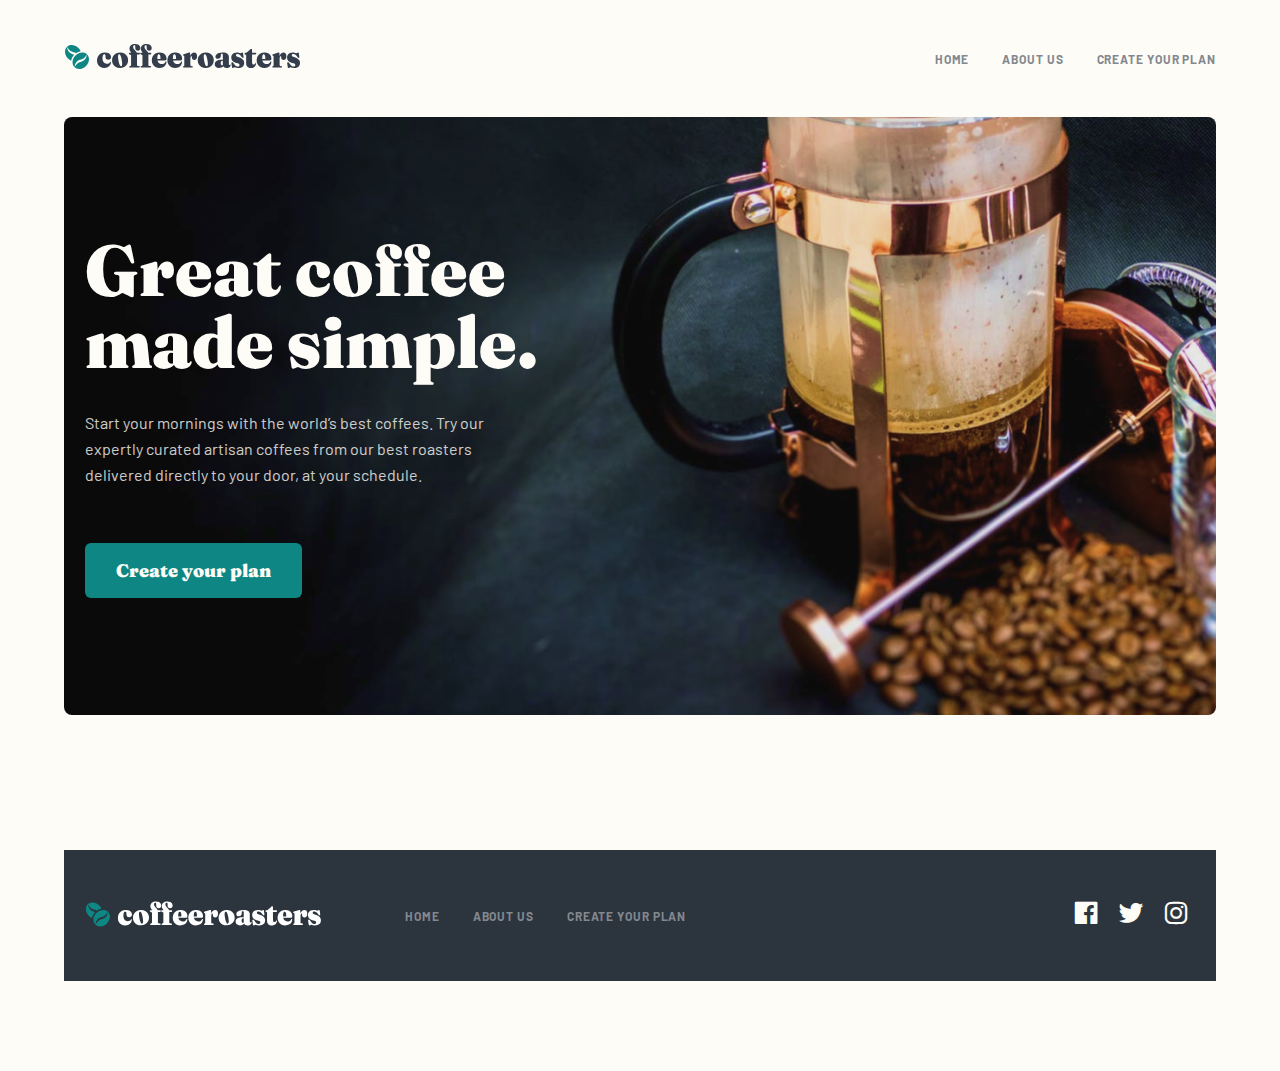
==== about.html @ 08034e42 "add" ====
<!DOCTYPE html>
<html lang="en">

<head>
  <meta charset="UTF-8">
  <meta http-equiv="X-UA-Compatible" content="IE=edge">
  <meta name="viewport" content="width=device-width, initial-scale=1.0">
  <title>Coffeeroasters-m</title>
  <link rel="stylesheet" href="https://necolas.github.io/normalize.css/8.0.1/normalize.css">
  <link href='https://unpkg.com/boxicons@2.1.1/css/boxicons.min.css' rel='stylesheet'>
  <link rel="stylesheet" href="css/flexboxgrid.css">
  <link rel="stylesheet" href="css/style.css">
</head>

<body>

  <section class="header-hero">
    <header class="header">
      <div class="header__inner row middle-xs between-xs col-xs-12">
        <div class="header__logo-box">
          <a class="header__logo-link" href="index.html">
            <img class="header__logo" src="images/logo.svg" alt="logo">
          </a>
        </div>

        <div class="nav__menu-box" id="menuBox">
          <nav class="nav row middle-xs">
            <ul class="nav__list row middle-xs between-xs">
              <li class="nav__item">
                <a class="nav__link" href="#">HOME</a>
              </li>
              <li class="nav__item">
                <a class="nav__link" href="#">ABOUT US</a>
              </li>
              <li class="nav__item">
                <a class="nav__link" href="#">Create your plan</a>
              </li>
            </ul>
          </nav>

          <button class="removee-btn" id="menuRemov">
            <i class='bx bx-x'></i>
          </button>
        </div>

        <button class="menu-btn" id="menuBtn">
          <i class='bx bx-menu'></i>
        </button>
      </div>
    </header>


    <div class="hero home">
      <div class="container">
        <div class="hero__inner">
          <div class="hero__desc">
            <h2 class="hero__title home__hero-title">Great coffee made simple.</h2>
            <p class="hero__text home__hero-text">
              Start your mornings with the world’s best coffees.
              Try our expertly curated artisan coffees from our best
              roasters delivered directly to your door, at your schedule.
            </p>

            <div class="hero__btn">
              <a class="btn hero__link" href="#">Create your plan</a>
            </div>
          </div>
        </div>
      </div>
    </div>
  </section>


  <main class="main">
    <div class="main__inner">

      <!-- <section class="collection colle">
        <div class="container">
          <div class="colle__inner">
            <ul class="colle__list row middle-xs between-xs">
              <li class="colle__item item col-xs-12 col-sm-6 col-md-3">
                <img class="colle__img" src="images/colection-img-1.png" alt="img">

                <div class="colle__item-tit-box">
                  <h3 class="colle__title item__title">Gran Espresso</h3>
                  <p class="colle__text">
                    Light and flavorful blend with cocoa and
                    black pepper for an intense experience.
                  </p>
                </div>
              </li>
              <li class="colle__item item col-xs-12 col-sm-6 col-md-3">
                <img class="colle__img" src="images/colection-img-1.png" alt="img">

                <div class="colle__item-tit-box">
                  <h3 class="colle__title item__title">Planalto</h3>
                  <p class="colle__text">
                    Brazilian dark roast with rich and
                    velvety body, and hints of fruits and nuts.
                  </p>
                </div>
              </li>
              <li class="colle__item item col-xs-12 col-sm-6 col-md-3">
                <img class="colle__img" src="images/colection-img-1.png" alt="img">

                <div class="colle__item-tit-box">
                  <h3 class="colle__title item__title">Piccollo</h3>
                  <p class="colle__text">
                    Mild and smooth blend featuring notes of toasted almond and dried cherry.
                  </p>
                </div>
              </li>
              <li class="colle__item item col-xs-12 col-sm-6 col-md-3">
                <img class="colle__img" src="images/colection-img-1.png" alt="img">

                <div class="colle__item-tit-box">
                  <h3 class="colle__title item__title">Danche</h3>
                  <p class="colle__text">
                    Ethiopian hand-harvested blend densely packed with vibrant fruit notes.
                  </p>
                </div>
              </li>
            </ul>
          </div>
        </div>
      </section>


      <section class="choose">
        <div class="choose__inner">
          <div class="container">
            <div class="choose__desc">
              <h2 class="choose__title">Why choose us?</h2>
              <p class="choose__text">
                A large part of our role is choosing which particular coffees will be featured
                in our range. This means working closely with the best coffee growers to give
                you a more impactful experience on every level.
              </p>
            </div>

            <div class="choose__menus">
              <ul class="choose__list row middle-xs between-xs">
                <li class="choose__item item row middle-xs col-xs-12 col-sm-6 col-md-4">
                  <div class="choose__item-box">
                    <h3 class="choose__item-title item__title">Best quality</h3>
                    <p class="choose__item-text">
                      Discover an endless variety of the world’s
                      best artisan coffee from each of our roasters.
                    </p>
                  </div>
                </li>

                <li class="choose__item item row middle-xs col-xs-12 col-sm-6 col-md-4">
                  <div class="choose__item-box">
                    <h3 class="choose__item-title item__title">Best quality</h3>
                    <p class="choose__item-text">
                      Discover an endless variety of the world’s
                      best artisan coffee from each of our roasters.
                    </p>
                  </div>
                </li>

                <li class="choose__item item row middle-xs col-xs-12 col-sm-6 col-md-4">
                  <div class="choose__item-box">
                    <h3 class="choose__item-title item__title">Best quality</h3>
                    <p class="choose__item-text">
                      Discover an endless variety of the world’s
                      best artisan coffee from each of our roasters.
                    </p>
                  </div>
                </li>
              </ul>
            </div>
          </div>
        </div>
      </section>



      <section class="works">
        <div class="container">
          <div class="works__inner">
            <h2 class="works__title">How it works</h2>

            <div class="works__icons row middle-xs">
              <div class="works__icons-boll row middle-xs"></div>
              <span class="works__icon-span"></span>
            </div>

            <div class="works__menus">
              <ul class="works__list row middle-xs between-xs col-xs-12">
                <li class="works__item col-xs-6 col-sm-4 col-md-4">
                  <div class="works__item-box">
                    <h3 class="works__item-title">Pick your coffee</h3>
                    <p class="works__item-text">
                      Select from our evolving range of artisan coffees.
                      Our beans are ethically sourced and we pay fair
                      prices for them. There are new coffees in all
                      profiles every month for you to try out.
                    </p>
                  </div>
                </li>
                <li class="works__item col-xs-6 col-sm-4 col-md-4">
                  <div class="works__item-box">
                    <h3 class="works__item-title">Pick your coffee</h3>
                    <p class="works__item-text">
                      Select from our evolving range of artisan coffees.
                      Our beans are ethically sourced and we pay fair
                      prices for them. There are new coffees in all
                      profiles every month for you to try out.
                    </p>
                  </div>
                </li>
                <li class="works__item col-xs-6 col-sm-4 col-md-4">
                  <div class="works__item-box">
                    <h3 class="works__item-title">Pick your coffee</h3>
                    <p class="works__item-text">
                      Select from our evolving range of artisan coffees.
                      Our beans are ethically sourced and we pay fair
                      prices for them. There are new coffees in all
                      profiles every month for you to try out.
                    </p>
                  </div>
                </li>
              </ul>
            </div>

            <div class="works__btn">
              <a class="btn works__link" href="#">Create your plan</a>
            </div>
          </div>
        </div>
      </section> -->

    </div>
  </main>


  <footer class="footer">
    <section class="footer__sec">
      <div class="container">
        <div class="footer__inner row between-xs middle-xs">
          <div class="footer__logo-nav row middle-xs between-xs">
            <div class="footer__logo-box">
              <a class="footer__logo-link" href="index.html">
                <img class="footer__logo" src="images/footer-logo.svg" alt="img">
              </a>
            </div>

            <nav class="footer__nav row middle-xs">
              <ul class="footer__nav-list row middle-xs between-xs">
                <li class="footer__nav-item">
                  <a class="footer__nav-link" href="index.html">HOME</a>
                </li>
                <li class="footer__nav-item">
                  <a class="footer__nav-link" href="about.html">ABOUT US</a>
                </li>
                <li class="footer__nav-item">
                  <a class="footer__nav-link " href="subscribe.html">Create your plan</a>
                </li>
              </ul>
            </nav>
          </div>

          <div class="footer__icons">
            <ul class="footer__list row middle-xs between-xs">
              <li class="footer__item">
                <a class="footer__link" href="#">
                  <i class='bx bxl-facebook-square'></i>
                </a>
              </li>
              <li class="footer__item">
                <a class="footer__link" href="#">
                  <i class='bx bxl-twitter'></i>
                </a>
              </li>
              <li class="footer__item">
                <a class="footer__link" href="#">
                  <i class='bx bxl-instagram'></i>
                </a>
              </li>
            </ul>
          </div>
        </div>
      </div>
    </section>
  </footer>


  <script src="js/main.js"></script>
</body>

</html>
---- css/flexboxgrid.css ----
/* Uncomment and set these variables to customize the grid. */

.container-fluid {
  margin-right: auto;
  margin-left: auto;
  padding-right: 2rem;
  padding-left: 2rem;
}

.row {
  box-sizing: border-box;
  display: -ms-flexbox;
  display: -webkit-box;
  display: flex;
  -ms-flex: 0 1 auto;
  -webkit-box-flex: 0;
  flex: 0 1 auto;
  -ms-flex-direction: row;
  -webkit-box-orient: horizontal;
  -webkit-box-direction: normal;
  flex-direction: row;
  -ms-flex-wrap: wrap;
  flex-wrap: wrap;
  margin-right: -1rem;
  margin-left: -1rem;
}

.row.reverse {
  -ms-flex-direction: row-reverse;
  -webkit-box-orient: horizontal;
  -webkit-box-direction: reverse;
  flex-direction: row-reverse;
}

.col.reverse {
  -ms-flex-direction: column-reverse;
  -webkit-box-orient: vertical;
  -webkit-box-direction: reverse;
  flex-direction: column-reverse;
}

.col-xs,
.col-xs-1,
.col-xs-2,
.col-xs-3,
.col-xs-4,
.col-xs-5,
.col-xs-6,
.col-xs-7,
.col-xs-8,
.col-xs-9,
.col-xs-10,
.col-xs-11,
.col-xs-12 {
  box-sizing: border-box;
  -ms-flex: 0 0 auto;
  -webkit-box-flex: 0;
  flex: 0 0 auto;
  padding-right: 1rem;
  padding-left: 1rem;
}

.col-xs {
  -webkit-flex-grow: 1;
  -ms-flex-positive: 1;
  -webkit-box-flex: 1;
  flex-grow: 1;
  -ms-flex-preferred-size: 0;
  flex-basis: 0;
  max-width: 100%;
}

.col-xs-1 {
  -ms-flex-preferred-size: 8.333%;
  flex-basis: 8.333%;
  max-width: 8.333%;
}

.col-xs-2 {
  -ms-flex-preferred-size: 16.667%;
  flex-basis: 16.667%;
  max-width: 16.667%;
}

.col-xs-3 {
  -ms-flex-preferred-size: 25%;
  flex-basis: 25%;
  max-width: 25%;
}

.col-xs-4 {
  -ms-flex-preferred-size: 33.333%;
  flex-basis: 33.333%;
  max-width: 33.333%;
}

.col-xs-5 {
  -ms-flex-preferred-size: 41.667%;
  flex-basis: 41.667%;
  max-width: 41.667%;
}

.col-xs-6 {
  -ms-flex-preferred-size: 50%;
  flex-basis: 50%;
  max-width: 50%;
}

.col-xs-7 {
  -ms-flex-preferred-size: 58.333%;
  flex-basis: 58.333%;
  max-width: 58.333%;
}

.col-xs-8 {
  -ms-flex-preferred-size: 66.667%;
  flex-basis: 66.667%;
  max-width: 66.667%;
}

.col-xs-9 {
  -ms-flex-preferred-size: 75%;
  flex-basis: 75%;
  max-width: 75%;
}

.col-xs-10 {
  -ms-flex-preferred-size: 83.333%;
  flex-basis: 83.333%;
  max-width: 83.333%;
}

.col-xs-11 {
  -ms-flex-preferred-size: 91.667%;
  flex-basis: 91.667%;
  max-width: 91.667%;
}

.col-xs-12 {
  -ms-flex-preferred-size: 100%;
  flex-basis: 100%;
  max-width: 100%;
}

.col-xs-offset-1 {
  margin-left: 8.333%;
}

.col-xs-offset-2 {
  margin-left: 16.667%;
}

.col-xs-offset-3 {
  margin-left: 25%;
}

.col-xs-offset-4 {
  margin-left: 33.333%;
}

.col-xs-offset-5 {
  margin-left: 41.667%;
}

.col-xs-offset-6 {
  margin-left: 50%;
}

.col-xs-offset-7 {
  margin-left: 58.333%;
}

.col-xs-offset-8 {
  margin-left: 66.667%;
}

.col-xs-offset-9 {
  margin-left: 75%;
}

.col-xs-offset-10 {
  margin-left: 83.333%;
}

.col-xs-offset-11 {
  margin-left: 91.667%;
}

.start-xs {
  -ms-flex-pack: start;
  -webkit-box-pack: start;
  justify-content: flex-start;
  text-align: start;
}

.center-xs {
  -ms-flex-pack: center;
  -webkit-box-pack: center;
  justify-content: center;
  text-align: center;
}

.end-xs {
  -ms-flex-pack: end;
  -webkit-box-pack: end;
  justify-content: flex-end;
  text-align: end;
}

.top-xs {
  -ms-flex-align: start;
  -webkit-box-align: start;
  align-items: flex-start;
}

.middle-xs {
  -ms-flex-align: center;
  -webkit-box-align: center;
  align-items: center;
}

.bottom-xs {
  -ms-flex-align: end;
  -webkit-box-align: end;
  align-items: flex-end;
}

.around-xs {
  -ms-flex-pack: distribute;
  justify-content: space-around;
}

.between-xs {
  -ms-flex-pack: justify;
  -webkit-box-pack: justify;
  justify-content: space-between;
}

.first-xs {
  -ms-flex-order: -1;
  -webkit-box-ordinal-group: 0;
  order: -1;
}

.last-xs {
  -ms-flex-order: 1;
  -webkit-box-ordinal-group: 2;
  order: 1;
}

@media only screen and (min-width: 48em) {
  .container {
    width: 46rem;
  }

  .col-sm,
  .col-sm-1,
  .col-sm-2,
  .col-sm-3,
  .col-sm-4,
  .col-sm-5,
  .col-sm-6,
  .col-sm-7,
  .col-sm-8,
  .col-sm-9,
  .col-sm-10,
  .col-sm-11,
  .col-sm-12 {
    box-sizing: border-box;
    -ms-flex: 0 0 auto;
    -webkit-box-flex: 0;
    flex: 0 0 auto;
    padding-right: 1rem;
    padding-left: 1rem;
  }

  .col-sm {
    -webkit-flex-grow: 1;
    -ms-flex-positive: 1;
    -webkit-box-flex: 1;
    flex-grow: 1;
    -ms-flex-preferred-size: 0;
    flex-basis: 0;
    max-width: 100%;
  }

  .col-sm-1 {
    -ms-flex-preferred-size: 8.333%;
    flex-basis: 8.333%;
    max-width: 8.333%;
  }

  .col-sm-2 {
    -ms-flex-preferred-size: 16.667%;
    flex-basis: 16.667%;
    max-width: 16.667%;
  }

  .col-sm-3 {
    -ms-flex-preferred-size: 25%;
    flex-basis: 25%;
    max-width: 25%;
  }

  .col-sm-4 {
    -ms-flex-preferred-size: 33.333%;
    flex-basis: 33.333%;
    max-width: 33.333%;
  }

  .col-sm-5 {
    -ms-flex-preferred-size: 41.667%;
    flex-basis: 41.667%;
    max-width: 41.667%;
  }

  .col-sm-6 {
    -ms-flex-preferred-size: 50%;
    flex-basis: 50%;
    max-width: 50%;
  }

  .col-sm-7 {
    -ms-flex-preferred-size: 58.333%;
    flex-basis: 58.333%;
    max-width: 58.333%;
  }

  .col-sm-8 {
    -ms-flex-preferred-size: 66.667%;
    flex-basis: 66.667%;
    max-width: 66.667%;
  }

  .col-sm-9 {
    -ms-flex-preferred-size: 75%;
    flex-basis: 75%;
    max-width: 75%;
  }

  .col-sm-10 {
    -ms-flex-preferred-size: 83.333%;
    flex-basis: 83.333%;
    max-width: 83.333%;
  }

  .col-sm-11 {
    -ms-flex-preferred-size: 91.667%;
    flex-basis: 91.667%;
    max-width: 91.667%;
  }

  .col-sm-12 {
    -ms-flex-preferred-size: 100%;
    flex-basis: 100%;
    max-width: 100%;
  }

  .col-sm-offset-1 {
    margin-left: 8.333%;
  }

  .col-sm-offset-2 {
    margin-left: 16.667%;
  }

  .col-sm-offset-3 {
    margin-left: 25%;
  }

  .col-sm-offset-4 {
    margin-left: 33.333%;
  }

  .col-sm-offset-5 {
    margin-left: 41.667%;
  }

  .col-sm-offset-6 {
    margin-left: 50%;
  }

  .col-sm-offset-7 {
    margin-left: 58.333%;
  }

  .col-sm-offset-8 {
    margin-left: 66.667%;
  }

  .col-sm-offset-9 {
    margin-left: 75%;
  }

  .col-sm-offset-10 {
    margin-left: 83.333%;
  }

  .col-sm-offset-11 {
    margin-left: 91.667%;
  }

  .start-sm {
    -ms-flex-pack: start;
    -webkit-box-pack: start;
    justify-content: flex-start;
    text-align: start;
  }

  .center-sm {
    -ms-flex-pack: center;
    -webkit-box-pack: center;
    justify-content: center;
    text-align: center;
  }

  .end-sm {
    -ms-flex-pack: end;
    -webkit-box-pack: end;
    justify-content: flex-end;
    text-align: end;
  }

  .top-sm {
    -ms-flex-align: start;
    -webkit-box-align: start;
    align-items: flex-start;
  }

  .middle-sm {
    -ms-flex-align: center;
    -webkit-box-align: center;
    align-items: center;
  }

  .bottom-sm {
    -ms-flex-align: end;
    -webkit-box-align: end;
    align-items: flex-end;
  }

  .around-sm {
    -ms-flex-pack: distribute;
    justify-content: space-around;
  }

  .between-sm {
    -ms-flex-pack: justify;
    -webkit-box-pack: justify;
    justify-content: space-between;
  }

  .first-sm {
    -ms-flex-order: -1;
    -webkit-box-ordinal-group: 0;
    order: -1;
  }

  .last-sm {
    -ms-flex-order: 1;
    -webkit-box-ordinal-group: 2;
    order: 1;
  }
}

@media only screen and (min-width: 62em) {
  .container {
    width: 61rem;
  }

  .col-md,
  .col-md-1,
  .col-md-2,
  .col-md-3,
  .col-md-4,
  .col-md-5,
  .col-md-6,
  .col-md-7,
  .col-md-8,
  .col-md-9,
  .col-md-10,
  .col-md-11,
  .col-md-12 {
    box-sizing: border-box;
    -ms-flex: 0 0 auto;
    -webkit-box-flex: 0;
    flex: 0 0 auto;
    padding-right: 1rem;
    padding-left: 1rem;
  }

  .col-md {
    -webkit-flex-grow: 1;
    -ms-flex-positive: 1;
    -webkit-box-flex: 1;
    flex-grow: 1;
    -ms-flex-preferred-size: 0;
    flex-basis: 0;
    max-width: 100%;
  }

  .col-md-1 {
    -ms-flex-preferred-size: 8.333%;
    flex-basis: 8.333%;
    max-width: 8.333%;
  }

  .col-md-2 {
    -ms-flex-preferred-size: 16.667%;
    flex-basis: 16.667%;
    max-width: 16.667%;
  }

  .col-md-3 {
    -ms-flex-preferred-size: 25%;
    flex-basis: 25%;
    max-width: 25%;
  }

  .col-md-4 {
    -ms-flex-preferred-size: 33.333%;
    flex-basis: 33.333%;
    max-width: 33.333%;
  }

  .col-md-5 {
    -ms-flex-preferred-size: 41.667%;
    flex-basis: 41.667%;
    max-width: 41.667%;
  }

  .col-md-6 {
    -ms-flex-preferred-size: 50%;
    flex-basis: 50%;
    max-width: 50%;
  }

  .col-md-7 {
    -ms-flex-preferred-size: 58.333%;
    flex-basis: 58.333%;
    max-width: 58.333%;
  }

  .col-md-8 {
    -ms-flex-preferred-size: 66.667%;
    flex-basis: 66.667%;
    max-width: 66.667%;
  }

  .col-md-9 {
    -ms-flex-preferred-size: 75%;
    flex-basis: 75%;
    max-width: 75%;
  }

  .col-md-10 {
    -ms-flex-preferred-size: 83.333%;
    flex-basis: 83.333%;
    max-width: 83.333%;
  }

  .col-md-11 {
    -ms-flex-preferred-size: 91.667%;
    flex-basis: 91.667%;
    max-width: 91.667%;
  }

  .col-md-12 {
    -ms-flex-preferred-size: 100%;
    flex-basis: 100%;
    max-width: 100%;
  }

  .col-md-offset-1 {
    margin-left: 8.333%;
  }

  .col-md-offset-2 {
    margin-left: 16.667%;
  }

  .col-md-offset-3 {
    margin-left: 25%;
  }

  .col-md-offset-4 {
    margin-left: 33.333%;
  }

  .col-md-offset-5 {
    margin-left: 41.667%;
  }

  .col-md-offset-6 {
    margin-left: 50%;
  }

  .col-md-offset-7 {
    margin-left: 58.333%;
  }

  .col-md-offset-8 {
    margin-left: 66.667%;
  }

  .col-md-offset-9 {
    margin-left: 75%;
  }

  .col-md-offset-10 {
    margin-left: 83.333%;
  }

  .col-md-offset-11 {
    margin-left: 91.667%;
  }

  .start-md {
    -ms-flex-pack: start;
    -webkit-box-pack: start;
    justify-content: flex-start;
    text-align: start;
  }

  .center-md {
    -ms-flex-pack: center;
    -webkit-box-pack: center;
    justify-content: center;
    text-align: center;
  }

  .end-md {
    -ms-flex-pack: end;
    -webkit-box-pack: end;
    justify-content: flex-end;
    text-align: end;
  }

  .top-md {
    -ms-flex-align: start;
    -webkit-box-align: start;
    align-items: flex-start;
  }

  .middle-md {
    -ms-flex-align: center;
    -webkit-box-align: center;
    align-items: center;
  }

  .bottom-md {
    -ms-flex-align: end;
    -webkit-box-align: end;
    align-items: flex-end;
  }

  .around-md {
    -ms-flex-pack: distribute;
    justify-content: space-around;
  }

  .between-md {
    -ms-flex-pack: justify;
    -webkit-box-pack: justify;
    justify-content: space-between;
  }

  .first-md {
    -ms-flex-order: -1;
    -webkit-box-ordinal-group: 0;
    order: -1;
  }

  .last-md {
    -ms-flex-order: 1;
    -webkit-box-ordinal-group: 2;
    order: 1;
  }
}

@media only screen and (min-width: 75em) {
  .container {
    width: 71rem;
  }

  .col-lg,
  .col-lg-1,
  .col-lg-2,
  .col-lg-3,
  .col-lg-4,
  .col-lg-5,
  .col-lg-6,
  .col-lg-7,
  .col-lg-8,
  .col-lg-9,
  .col-lg-10,
  .col-lg-11,
  .col-lg-12 {
    box-sizing: border-box;
    -ms-flex: 0 0 auto;
    -webkit-box-flex: 0;
    flex: 0 0 auto;
    padding-right: 1rem;
    padding-left: 1rem;
  }

  .col-lg {
    -webkit-flex-grow: 1;
    -ms-flex-positive: 1;
    -webkit-box-flex: 1;
    flex-grow: 1;
    -ms-flex-preferred-size: 0;
    flex-basis: 0;
    max-width: 100%;
  }

  .col-lg-1 {
    -ms-flex-preferred-size: 8.333%;
    flex-basis: 8.333%;
    max-width: 8.333%;
  }

  .col-lg-2 {
    -ms-flex-preferred-size: 16.667%;
    flex-basis: 16.667%;
    max-width: 16.667%;
  }

  .col-lg-3 {
    -ms-flex-preferred-size: 25%;
    flex-basis: 25%;
    max-width: 25%;
  }

  .col-lg-4 {
    -ms-flex-preferred-size: 33.333%;
    flex-basis: 33.333%;
    max-width: 33.333%;
  }

  .col-lg-5 {
    -ms-flex-preferred-size: 41.667%;
    flex-basis: 41.667%;
    max-width: 41.667%;
  }

  .col-lg-6 {
    -ms-flex-preferred-size: 50%;
    flex-basis: 50%;
    max-width: 50%;
  }

  .col-lg-7 {
    -ms-flex-preferred-size: 58.333%;
    flex-basis: 58.333%;
    max-width: 58.333%;
  }

  .col-lg-8 {
    -ms-flex-preferred-size: 66.667%;
    flex-basis: 66.667%;
    max-width: 66.667%;
  }

  .col-lg-9 {
    -ms-flex-preferred-size: 75%;
    flex-basis: 75%;
    max-width: 75%;
  }

  .col-lg-10 {
    -ms-flex-preferred-size: 83.333%;
    flex-basis: 83.333%;
    max-width: 83.333%;
  }

  .col-lg-11 {
    -ms-flex-preferred-size: 91.667%;
    flex-basis: 91.667%;
    max-width: 91.667%;
  }

  .col-lg-12 {
    -ms-flex-preferred-size: 100%;
    flex-basis: 100%;
    max-width: 100%;
  }

  .col-lg-offset-1 {
    margin-left: 8.333%;
  }

  .col-lg-offset-2 {
    margin-left: 16.667%;
  }

  .col-lg-offset-3 {
    margin-left: 25%;
  }

  .col-lg-offset-4 {
    margin-left: 33.333%;
  }

  .col-lg-offset-5 {
    margin-left: 41.667%;
  }

  .col-lg-offset-6 {
    margin-left: 50%;
  }

  .col-lg-offset-7 {
    margin-left: 58.333%;
  }

  .col-lg-offset-8 {
    margin-left: 66.667%;
  }

  .col-lg-offset-9 {
    margin-left: 75%;
  }

  .col-lg-offset-10 {
    margin-left: 83.333%;
  }

  .col-lg-offset-11 {
    margin-left: 91.667%;
  }

  .start-lg {
    -ms-flex-pack: start;
    -webkit-box-pack: start;
    justify-content: flex-start;
    text-align: start;
  }

  .center-lg {
    -ms-flex-pack: center;
    -webkit-box-pack: center;
    justify-content: center;
    text-align: center;
  }

  .end-lg {
    -ms-flex-pack: end;
    -webkit-box-pack: end;
    justify-content: flex-end;
    text-align: end;
  }

  .top-lg {
    -ms-flex-align: start;
    -webkit-box-align: start;
    align-items: flex-start;
  }

  .middle-lg {
    -ms-flex-align: center;
    -webkit-box-align: center;
    align-items: center;
  }

  .bottom-lg {
    -ms-flex-align: end;
    -webkit-box-align: end;
    align-items: flex-end;
  }

  .around-lg {
    -ms-flex-pack: distribute;
    justify-content: space-around;
  }

  .between-lg {
    -ms-flex-pack: justify;
    -webkit-box-pack: justify;
    justify-content: space-between;
  }

  .first-lg {
    -ms-flex-order: -1;
    -webkit-box-ordinal-group: 0;
    order: -1;
  }

  .last-lg {
    -ms-flex-order: 1;
    -webkit-box-ordinal-group: 2;
    order: 1;
  }
}
---- css/style.css ----
@import url('https://fonts.googleapis.com/css2?family=Barlow:wght@400;700&family=Fraunces:wght@900&display=swap');

*,
*::after,
*::before {
  margin: 0;
  padding: 0;
  box-sizing: border-box;
}

body {
  background-color: #fefcf7;
  min-height: 100vh;
  display: flex;
  flex-direction: column;
}

section {
  width: 90%;
  margin: 0 auto;
}

.container {
  width: 100%;
  max-width: 1150px;
  margin: 0 auto;
  padding: 0 20px;
}

:root {
  --font-1: 'Barlow', sans-serif;
  --font-2: 'Fraunces', serif;

  --color-1: #0e8784;
  --color-2: #333d4b;
  --color-3: #fdd6ba;
  --color-4: #fefcf7;
  --color-5: #83888f;
  --color-white: #fff;
  --color-black: #000;

  --bg-color-1: #0e8784;
  --bg-color-2: #333d4b;
  --bg-color-3: #fdd6ba;
  --bg-color-4: #fefcf7;
  --bg-color-5: #83888f;
  --bg-color-white: #fff;
  --bg-color-black: #000;

  --bd-radius-1: 6px;
  --bd-radius-2: 8px;

}

.btn {
  font-family: var(--font-2);
  font-weight: 900;
  font-size: 18px;
  line-height: 25px;

  text-align: center;
  text-decoration: none;

  color: var(--color-4);
  background: var(--bg-color-1);
  border-radius: var(--bd-radius-1);
  border: none;
  display: inline-block;

  padding: 15px 31px;
  transition: all 0.3s ease;
}

.btn:hover {
  background: #66d2cf;
  transition: all 0.3s ease;
}

.btn:active {
  background: #e2dedb;
  transition: all 0.3s ease;
}

.hero__title {
  font-family: var(--font-2);
  font-weight: 900;
  font-size: 72px;
  line-height: 72px;

  color: var(--color-4);
}

.hero__text {
  font-family: var(--font-1);
  font-size: 16px;
  line-height: 26px;

  color: var(--color-4);
}

.text {
  font-family: var(--font-1);
  font-size: 16px;
  line-height: 26px;
}

.item__title {
  font-family: var(--font-2);
  font-weight: 900;
  font-size: 24px;
  line-height: 32px;
}


/* HEADER PART  */

.header {
  padding: 43px 0;
}

.header__logo-link {
  text-decoration: none;
  display: inline-block;
  width: 235px;
  height: 25px;
}

.nav__list {
  list-style-type: none;
}

.nav__item:not(:nth-child(1)) {
  margin-left: 33px;
}

.nav__link {
  font-family: var(--font-1);
  font-weight: bold;
  font-size: 12px;
  line-height: 15px;

  letter-spacing: 0.9px;
  text-transform: uppercase;
  text-decoration: none;

  color: var(--bg-color-5);
  transition: all 0.2s ease;
}

.nav__link:active {
  color: #333d4b;
  transition: all 0.2s ease;
}

.menu-btn {
  font-size: 30px;
  line-height: 60px;

  margin-right: -40px;

  color: var(--color-black);
  background: transparent;

  border: none;

  display: flex;
  align-items: center;

  display: none;
}

.removee-btn {
  position: absolute;
  top: -65px;
  right: 30px;
  font-size: 40px;
  line-height: 60px;

  color: var(--color-2);
  background: transparent;

  border: none;

  display: flex;
  align-items: center;

  display: none;
}

@media screen and (max-width: 768px) {

  .nav__menu-box {
    position: absolute;
    top: -250%;
    right: 0;

    width: 100%;
    height: 100vh;

    background: linear-gradient(0deg, rgba(254, 252, 247, 0.504981) 0%, #fefcf7 55.94%);
    transition: all 0.3s ease;
    z-index: 500;
  }

  .nav {
    display: flex;
    flex-direction: column;

    text-align: center;

    margin: 0 auto;
  }

  .nav__list {
    display: flex;
    flex-direction: column;
    margin-bottom: 20px;
    margin-top: 150px;
  }

  .nav__item {
    margin: 20px;
  }

  .nav__link {
    font-family: var(--font-2);
    font-size: 24px;
    line-height: 32px;

    text-align: center;

    color: var(--color-2);
  }

  .removee-btn {
    display: block;
    z-index: 100;
  }

  .menu-btn {
    display: flex;
    z-index: 505;
  }

  .open-menu {
    top: 100px;
    transition: all 0.5s ease;
  }

  .menu-remov {
    top: -150%;
    transition: all 0.5s ease;
  }

  .m-none {
    display: none;
  }

  .m-block {
    display: block;
  }

}


/* HERO PART  */

.hero {
  background-image: url('../images/coff-hero-img.png');
  background-repeat: no-repeat;
  background-size: cover;
  background-position: top center;
  border-radius: var(--bd-radius-2);

  margin-bottom: 135px;
}

.hero__inner {
  padding: 117px 0;
}

.home__hero-title {
  max-width: 493px;
  margin-bottom: 32px;
}

.hero__text {
  max-width: 440px;
  margin-bottom: 55px;

  color: var(--color-4);
  opacity: 0.8;
}

.hero__link {
  display: inline-block;
}

.hero__btn {
  max-width: 217px;
}


@media screen and (max-width: 590px) {

  .container {
    padding: 0;
  }

  .hero__inner {
    background: rgba(0, 0, 0, 0.521);
    border-radius: var(--bd-radius-2);
    padding-left: 15px;
    padding-right: 15px;
  }

  .hero__title {
    font-size: 46px;
    text-align: center;
  }

  .hero__text {
    text-align: center;
    margin: 0 auto;

    margin-bottom: 40px;
  }

  .hero__btn {
    margin: 0 auto;
  }
}

@media screen and (max-width: 400px) {

  .hero__title {
    font-size: 40px;
  }
}



/* COLLEcTION PART  */

.collection {
  margin-bottom: 200px;
}

.colle__inner {
  background-image: url('../images/colection-bg-img.svg');
  background-repeat: no-repeat;
  background-size: contain;
}

.colle__list {
  padding-top: 125px;
  list-style-type: none;
}

.colle__item {
  text-align: center;
}

.colle__img {
  width: 100%;
  margin-bottom: 70px;
}

.colle__title {
  font-family: var(--font-2);
  text-align: center;

  color: var(--color-2);
  margin-bottom: 25px;
}

.colle__text {
  font-family: var(--font-1);
  font-size: 16px;
  line-height: 26px;

  text-align: center;

  color: var(--color-2);
}


@media screen and (max-width: 1240px) {

  .colle__item {
    margin-bottom: 50px;
  }

  .colle__item-tit-box {
    padding: 0 80px;
  }

}

@media screen and (max-width: 960px) {

  .collection {
    margin-bottom: 150px;
  }

  .colle__item {
    display: flex;
    justify-content: space-between;
  }

  .colle__img {
    max-width: 50%;
  }

  .colle__item-tit-box {
    width: 50%;
    padding: 0;
    padding-top: 80px;
  }

  .colle__title {
    text-align: left;
  }

  .colle__text {
    text-align: left;
    width: 100%;

    padding-right: 70px;
  }
}


@media screen and (max-width: 768px) {

  .collection {
    margin-bottom: 120px;
  }

  .colle__item {
    display: block;
    flex-direction: column;
    align-items: center;
    justify-content: space-between;
  }

  .colle__item-tit-box {
    width: 100%;
    padding: 0;
    padding-top: 0px;
  }

  .colle__title {
    text-align: center;
  }

  .colle__text {
    text-align: center;
    width: 100%;

    padding: 0 80px;
  }
}


/* CHOOSE PART  */

.choose {
  margin-bottom: 200px;
  padding-bottom: 150px;
}

.choose__inner {
  height: 575px;
  background: #2c343e;
  border-radius: var(--bd-radius-2);

  padding-top: 100px;
}

.choose__desc {
  max-width: 540px;
  margin: 0 auto;
  margin-bottom: 85px;
}

.choose__title {
  font-family: var(--font-2);
  font-weight: 900;
  font-size: 40px;
  line-height: 48px;

  text-align: center;

  color: var(--color-4);
  margin-bottom: 32px;
}

.choose__text {
  font-family: var(--font-1);
  font-size: 16px;
  line-height: 26px;

  text-align: center;

  color: var(--color-4);
  opacity: 0.8;
}

.choose__list {
  list-style-type: none;
  margin: 0 auto;
}

.choose__item-box {
  max-width: 350px;
  padding: 48px;
  padding-top: 0;
  background: #0E8784;
  border-radius: 8px;
}

.choose__item-title {
  font-family: var(--font-2);
  font-weight: 900;
  font-size: 24px;
  line-height: 32px;

  text-align: center;

  color: var(--color-4);
  margin-bottom: 24px;
}

.choose__item-title::before {
  content: '';
  display: block;

  width: 72px;
  height: 72px;

  margin: 0 auto;
  margin-bottom: 55px;
  margin-top: 72px;

  background-image: url('../images/choose-img-1.svg');
  background-repeat: no-repeat;
}

.choose__item:nth-child(2) .choose__item-title::before {
  background-image: url('../images/choose-img-2.svg');
}

.choose__item:nth-child(3) .choose__item-title::before {
  background-image: url('../images/choose-img-3.svg');
}

.choose__item-text {
  font-family: var(--font-1);
  font-size: 16px;
  line-height: 26px;

  text-align: center;

  color: var(--color-4);
}



@media screen and (max-width: 1250px) {

  .choose {
    margin-bottom: 435px;
  }

  .choose__inner {
    margin-bottom: 120px;
  }

  .choose__list {
    display: flex;
    justify-content: space-around;
  }

  .choose__item {
    justify-content: space-around;
    margin-bottom: 50px;
  }

}

@media screen and (max-width: 960px) {

  .choose {
    margin-bottom: 200px;
  }

  .choose__inner {
    padding-top: 55px;
  }

  .choose__desc {
    margin-bottom: 70px;
  }

  .choose__title {
    margin-bottom: 24px;
  }

  .choose__list {
    display: flex;
    justify-content: space-around;
  }

  .choose__item {
    margin: 0;
  }

  .choose__item-box {
    position: relative;
    max-width: 100%;
    height: 180px;

    padding: 40px;
    padding-left: 240px;
    margin-bottom: 24px;

    display: block;
  }

  .choose__item-title {
    text-align: left;
  }

  .choose__item-text {
    text-align: left;
  }

  .choose__item-title::before {
    display: none;
  }

  .choose__item-box::before {
    content: '';
    display: block;
    position: absolute;
    top: 50%;
    left: 70px;
    transform: translate(0%, -50%);

    width: 72px;
    height: 72px;

    background-image: url('../images/choose-img-1.svg');
    background-repeat: no-repeat;
  }

  .choose__item:nth-child(2) .choose__item-box::before {
    background-image: url('../images/choose-img-2.svg');
  }

  .choose__item:nth-child(3) .choose__item-box::before {
    background-image: url('../images/choose-img-3.svg');
  }

}


@media screen and (max-width: 768px) {

  .choose__inner {
    margin-bottom: 150px;
  }

  .choose__item-box {
    padding-left: 200px;
  }

  .choose__text {
    padding: 24px;
  }
}

@media screen and (max-width: 710px) {

  .choose {
    margin-bottom: 430px;
  }

  .choose__inner {
    height: 900px;
  }

  .choose__desc {
    margin-bottom: 70px;
  }

  .choose__title {
    margin-bottom: 24px;
  }

  .choose__list {
    display: flex;
    flex-direction: column;
    justify-content: space-around;
  }

  .choose__item {
    margin: 0;
  }

  .choose__item-box {
    position: static;
    max-width: 350px;
    height: 380px;

    padding: 0px 33px 50px 33px;
  }

  .choose__item-title {
    text-align: center;
  }

  .choose__item-text {
    text-align: center;
  }

  .choose__item-title::before {
    display: block;
  }

  .choose__item-box::before {
    display: none;
  }
}



/* WORKS PART  */

.works {
  margin-bottom: 200px;
}

.works__title {
  font-family: var(--font-2);
  font-weight: 900;
  font-size: 24px;
  line-height: 32px;

  color: var(--color-5);
  margin-bottom: 80px;
}

.works__icons {
  position: relative;
  max-width: 760px;
  height: 31px;

  margin-bottom: 82px;
  margin-left: 20px;
}

.works__icons-boll {
  position: relative;
  width: 100%;
  height: 2px;

  background: #fdd6ba;
}

.works__icon-span {
  position: absolute;
  top: 0;
  left: 50%;
  transform: translate(-100%, 0);
  width: 31px;
  height: 31px;

  background: var(--bg-color-4);
  border: 2px solid #0e8784;
  border-radius: 50%;
}

.works__icons-boll:not(:nth-child(3))::before {
  content: '';
  display: inline-block;
  position: absolute;
  top: -15px;
  left: 0;

  width: 31px;
  height: 31px;

  background: var(--bg-color-4);
  border: 2px solid #0e8784;
  border-radius: 50%;
}

.works__icons-boll:not(:nth-child(3))::after {
  content: '';
  display: inline-block;
  position: absolute;
  top: -15px;
  right: 0;

  width: 31px;
  height: 31px;

  background: var(--bg-color-4);
  border: 2px solid #0e8784;
  border-radius: 50%;
}

.works__list {
  list-style-type: none;
  padding: 0;

  margin-bottom: 65px;
}

.works__item-box {
  max-width: 285px;
}

.works__item-title {
  max-width: 255px;

  font-family: var(--font-2);
  font-weight: 900;
  font-size: 32px;
  line-height: 36px;

  color: var(--color-2);
  margin-bottom: 43px;
}

.works__item-title::before {
  content: '01';
  display: block;
  font-family: var(--font-2);
  font-weight: 900;
  font-size: 72px;
  line-height: 72px;

  color: var(--color-3);
  margin-bottom: 37px;
}

.works__item-text {
  font-family: var(--font-1);
  font-size: 16px;
  line-height: 26px;

  color: var(--color-2);
}


@media screen and (max-width: 990px) {

  .works__list {
    margin: 0 auto;
    justify-content: space-around;
  }

  .works__item {
    display: flex;
    justify-content: space-around;

    text-align: center;

    margin-bottom: 50px;
  }

  .works__item-box {
    max-width: 100%;
  }

  .works__item-title {
    max-width: 100%;
  }

  .works__btn {
    text-align: center;
  }
}


@media screen and (max-width: 710px) {

  .works__title {
    text-align: center;
  }

  .works__list {
    margin-bottom: 20px;
  }

  .works__item-box {
    max-width: 100%;
  }

  .works__item-title {
    max-width: 100%;
  }

  .works__icons {
    display: none;
  }

  .works__btn {
    text-align: center;
  }
}


@media screen and (max-width: 568px) {

  .works__inner {
    padding-top: 50px;
  }

  .works__list {
    display: flex;
    flex-direction: column;
  }

  .works__item-box {
    max-width: 100%;
  }

  .works__item {
    max-width: 100%;
    text-align: center;

    margin-bottom: 50px;
  }

  .works__item-title {
    max-width: 100%;
  }


}





/* FOOTER PART  */

.footer__sec {
  background: #2c343e;
}

.footer__inner {
  padding: 47px 0;
  margin: 0 auto;
  margin-bottom: 90px;
}

.footer__logo-nav {
  max-width: 625px;
  margin: 0;
}

.footer__nav {
  max-width: 300px;
  margin-left: 100px;
}

.footer__logo-link {
  display: inline-block;
}

.footer__nav-list {
  list-style-type: none;
}

.footer__nav-item:not(:nth-child(1)) {
  margin-left: 33px;
}

.footer__nav-link {
  font-family: var(--font-1);
  font-weight: bold;
  font-size: 12px;
  line-height: 15px;

  letter-spacing: 0.9px;
  text-transform: uppercase;
  text-decoration: none;

  color: var(--bg-color-5);
  transition: all 0.2s ease;
}

.footer__nav-link:active {
  color: var(--color-4);
  transition: all 0.2s ease;
}

.footer__icons {
  padding-right: 20px;
}

.footer__list {
  width: 120px;
  margin-left: auto;
  list-style-type: none;
}

.footer__link {
  font-family: var(--font-2);
  font-size: 30px;
  color: var(--color-4);
  transition: all 0.2s ease;
}

.footer__link:active {
  color: var(--color-3);
  transition: all 0.2s ease;
}


@media screen and (max-width: 960px) {

  .footer__inner {
    display: flex;
    flex-direction: column;
  }

  .footer__icons {
    padding-top: 50px;
  }

}

@media screen and (max-width: 900px) {

  .footer__logo-box {
    margin-bottom: 50px;
  }

  .footer__logo-nav {
    display: flex;
    flex-direction: column;
  }

  .footer__nav {
    max-width: 300px;
    margin-left: 0px;
  }

  .footer__icons {
    padding-top: 50px;
  }

}


@media screen and (max-width: 480px) {

  .footer__nav-list {
    display: flex;
    flex-direction: column;
    text-align: center;
    margin: 0 auto;

    margin-left: -20px;
  }

  .footer__nav-item:not(:nth-child(1)) {
    margin-left: 0px;
  }

  .footer__nav-item {
    margin-bottom: 24px;
  }


}
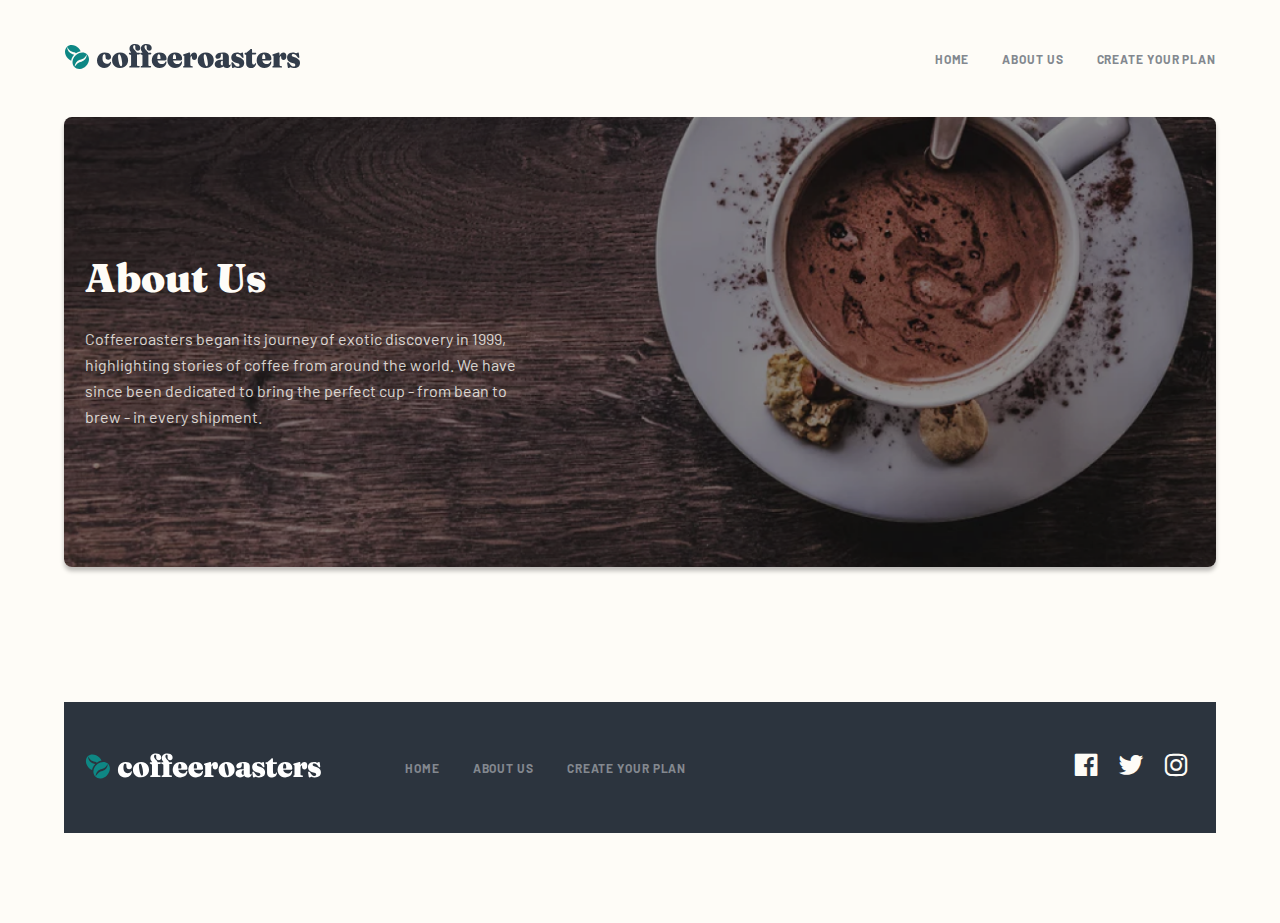
==== commit 5c0423b1: "creat" ====
--- a/about.html
+++ b/about.html
@@ -9,7 +9,7 @@
   <link rel="stylesheet" href="https://necolas.github.io/normalize.css/8.0.1/normalize.css">
   <link href='https://unpkg.com/boxicons@2.1.1/css/boxicons.min.css' rel='stylesheet'>
   <link rel="stylesheet" href="css/flexboxgrid.css">
-  <link rel="stylesheet" href="css/style.css">
+  <link rel="stylesheet" href="css/about.css">
 </head>
 
 <body>
@@ -27,13 +27,13 @@
           <nav class="nav row middle-xs">
             <ul class="nav__list row middle-xs between-xs">
               <li class="nav__item">
-                <a class="nav__link" href="#">HOME</a>
+                <a class="nav__link" href="index.html">HOME</a>
               </li>
               <li class="nav__item">
-                <a class="nav__link" href="#">ABOUT US</a>
+                <a class="nav__link" href="about.html">ABOUT US</a>
               </li>
               <li class="nav__item">
-                <a class="nav__link" href="#">Create your plan</a>
+                <a class="nav__link" href="subscribe.html">Create your plan</a>
               </li>
             </ul>
           </nav>
@@ -54,16 +54,11 @@
       <div class="container">
         <div class="hero__inner">
           <div class="hero__desc">
-            <h2 class="hero__title home__hero-title">Great coffee made simple.</h2>
+            <h2 class="hero__title home__hero-title">About Us</h2>
             <p class="hero__text home__hero-text">
-              Start your mornings with the world’s best coffees.
-              Try our expertly curated artisan coffees from our best
-              roasters delivered directly to your door, at your schedule.
+              Coffeeroasters began its journey of exotic discovery in 1999, highlighting stories of coffee from around
+              the world. We have since been dedicated to bring the perfect cup - from bean to brew - in every shipment.
             </p>
-
-            <div class="hero__btn">
-              <a class="btn hero__link" href="#">Create your plan</a>
-            </div>
           </div>
         </div>
       </div>
@@ -74,163 +69,7 @@
   <main class="main">
     <div class="main__inner">
 
-      <!-- <section class="collection colle">
-        <div class="container">
-          <div class="colle__inner">
-            <ul class="colle__list row middle-xs between-xs">
-              <li class="colle__item item col-xs-12 col-sm-6 col-md-3">
-                <img class="colle__img" src="images/colection-img-1.png" alt="img">
 
-                <div class="colle__item-tit-box">
-                  <h3 class="colle__title item__title">Gran Espresso</h3>
-                  <p class="colle__text">
-                    Light and flavorful blend with cocoa and
-                    black pepper for an intense experience.
-                  </p>
-                </div>
-              </li>
-              <li class="colle__item item col-xs-12 col-sm-6 col-md-3">
-                <img class="colle__img" src="images/colection-img-1.png" alt="img">
-
-                <div class="colle__item-tit-box">
-                  <h3 class="colle__title item__title">Planalto</h3>
-                  <p class="colle__text">
-                    Brazilian dark roast with rich and
-                    velvety body, and hints of fruits and nuts.
-                  </p>
-                </div>
-              </li>
-              <li class="colle__item item col-xs-12 col-sm-6 col-md-3">
-                <img class="colle__img" src="images/colection-img-1.png" alt="img">
-
-                <div class="colle__item-tit-box">
-                  <h3 class="colle__title item__title">Piccollo</h3>
-                  <p class="colle__text">
-                    Mild and smooth blend featuring notes of toasted almond and dried cherry.
-                  </p>
-                </div>
-              </li>
-              <li class="colle__item item col-xs-12 col-sm-6 col-md-3">
-                <img class="colle__img" src="images/colection-img-1.png" alt="img">
-
-                <div class="colle__item-tit-box">
-                  <h3 class="colle__title item__title">Danche</h3>
-                  <p class="colle__text">
-                    Ethiopian hand-harvested blend densely packed with vibrant fruit notes.
-                  </p>
-                </div>
-              </li>
-            </ul>
-          </div>
-        </div>
-      </section>
-
-
-      <section class="choose">
-        <div class="choose__inner">
-          <div class="container">
-            <div class="choose__desc">
-              <h2 class="choose__title">Why choose us?</h2>
-              <p class="choose__text">
-                A large part of our role is choosing which particular coffees will be featured
-                in our range. This means working closely with the best coffee growers to give
-                you a more impactful experience on every level.
-              </p>
-            </div>
-
-            <div class="choose__menus">
-              <ul class="choose__list row middle-xs between-xs">
-                <li class="choose__item item row middle-xs col-xs-12 col-sm-6 col-md-4">
-                  <div class="choose__item-box">
-                    <h3 class="choose__item-title item__title">Best quality</h3>
-                    <p class="choose__item-text">
-                      Discover an endless variety of the world’s
-                      best artisan coffee from each of our roasters.
-                    </p>
-                  </div>
-                </li>
-
-                <li class="choose__item item row middle-xs col-xs-12 col-sm-6 col-md-4">
-                  <div class="choose__item-box">
-                    <h3 class="choose__item-title item__title">Best quality</h3>
-                    <p class="choose__item-text">
-                      Discover an endless variety of the world’s
-                      best artisan coffee from each of our roasters.
-                    </p>
-                  </div>
-                </li>
-
-                <li class="choose__item item row middle-xs col-xs-12 col-sm-6 col-md-4">
-                  <div class="choose__item-box">
-                    <h3 class="choose__item-title item__title">Best quality</h3>
-                    <p class="choose__item-text">
-                      Discover an endless variety of the world’s
-                      best artisan coffee from each of our roasters.
-                    </p>
-                  </div>
-                </li>
-              </ul>
-            </div>
-          </div>
-        </div>
-      </section>
-
-
-
-      <section class="works">
-        <div class="container">
-          <div class="works__inner">
-            <h2 class="works__title">How it works</h2>
-
-            <div class="works__icons row middle-xs">
-              <div class="works__icons-boll row middle-xs"></div>
-              <span class="works__icon-span"></span>
-            </div>
-
-            <div class="works__menus">
-              <ul class="works__list row middle-xs between-xs col-xs-12">
-                <li class="works__item col-xs-6 col-sm-4 col-md-4">
-                  <div class="works__item-box">
-                    <h3 class="works__item-title">Pick your coffee</h3>
-                    <p class="works__item-text">
-                      Select from our evolving range of artisan coffees.
-                      Our beans are ethically sourced and we pay fair
-                      prices for them. There are new coffees in all
-                      profiles every month for you to try out.
-                    </p>
-                  </div>
-                </li>
-                <li class="works__item col-xs-6 col-sm-4 col-md-4">
-                  <div class="works__item-box">
-                    <h3 class="works__item-title">Pick your coffee</h3>
-                    <p class="works__item-text">
-                      Select from our evolving range of artisan coffees.
-                      Our beans are ethically sourced and we pay fair
-                      prices for them. There are new coffees in all
-                      profiles every month for you to try out.
-                    </p>
-                  </div>
-                </li>
-                <li class="works__item col-xs-6 col-sm-4 col-md-4">
-                  <div class="works__item-box">
-                    <h3 class="works__item-title">Pick your coffee</h3>
-                    <p class="works__item-text">
-                      Select from our evolving range of artisan coffees.
-                      Our beans are ethically sourced and we pay fair
-                      prices for them. There are new coffees in all
-                      profiles every month for you to try out.
-                    </p>
-                  </div>
-                </li>
-              </ul>
-            </div>
-
-            <div class="works__btn">
-              <a class="btn works__link" href="#">Create your plan</a>
-            </div>
-          </div>
-        </div>
-      </section> -->
 
     </div>
   </main>
--- a/css/about.css
+++ b/css/about.css
@@ -0,0 +1,480 @@
+@import url('https://fonts.googleapis.com/css2?family=Barlow:wght@400;700&family=Fraunces:wght@900&display=swap');
+
+*,
+*::after,
+*::before {
+  margin: 0;
+  padding: 0;
+  box-sizing: border-box;
+}
+
+body {
+  background-color: #fefcf7;
+  min-height: 100vh;
+  display: flex;
+  flex-direction: column;
+}
+
+section {
+  width: 90%;
+  margin: 0 auto;
+}
+
+.container {
+  width: 100%;
+  max-width: 1150px;
+  margin: 0 auto;
+  padding: 0 20px;
+}
+
+:root {
+  --font-1: 'Barlow', sans-serif;
+  --font-2: 'Fraunces', serif;
+
+  --color-1: #0e8784;
+  --color-2: #333d4b;
+  --color-3: #fdd6ba;
+  --color-4: #fefcf7;
+  --color-5: #83888f;
+  --color-white: #fff;
+  --color-black: #000;
+
+  --bg-color-1: #0e8784;
+  --bg-color-2: #333d4b;
+  --bg-color-3: #fdd6ba;
+  --bg-color-4: #fefcf7;
+  --bg-color-5: #83888f;
+  --bg-color-white: #fff;
+  --bg-color-black: #000;
+
+  --bd-radius-1: 6px;
+  --bd-radius-2: 8px;
+
+}
+
+.btn {
+  font-family: var(--font-2);
+  font-weight: 900;
+  font-size: 18px;
+  line-height: 25px;
+
+  text-align: center;
+  text-decoration: none;
+
+  color: var(--color-4);
+  background: var(--bg-color-1);
+  border-radius: var(--bd-radius-1);
+  border: none;
+  display: inline-block;
+
+  padding: 15px 31px;
+  transition: all 0.3s ease;
+}
+
+.btn:hover {
+  background: #66d2cf;
+  transition: all 0.3s ease;
+}
+
+.btn:active {
+  background: #e2dedb;
+  transition: all 0.3s ease;
+}
+
+.hero__title {
+  font-family: var(--font-2);
+  font-weight: 900;
+  font-size: 72px;
+  line-height: 72px;
+
+  color: var(--color-4);
+}
+
+.hero__text {
+  font-family: var(--font-1);
+  font-size: 16px;
+  line-height: 26px;
+
+  color: var(--color-4);
+}
+
+.text {
+  font-family: var(--font-1);
+  font-size: 16px;
+  line-height: 26px;
+}
+
+.item__title {
+  font-family: var(--font-2);
+  font-weight: 900;
+  font-size: 24px;
+  line-height: 32px;
+}
+
+
+/* HEADER PART  */
+
+.header {
+  padding: 43px 0;
+}
+
+.header__logo-link {
+  text-decoration: none;
+  display: inline-block;
+  width: 235px;
+  height: 25px;
+}
+
+.nav__list {
+  list-style-type: none;
+}
+
+.nav__item:not(:nth-child(1)) {
+  margin-left: 33px;
+}
+
+.nav__link {
+  font-family: var(--font-1);
+  font-weight: bold;
+  font-size: 12px;
+  line-height: 15px;
+
+  letter-spacing: 0.9px;
+  text-transform: uppercase;
+  text-decoration: none;
+
+  color: var(--bg-color-5);
+  transition: all 0.2s ease;
+}
+
+.nav__link:active {
+  color: #333d4b;
+  transition: all 0.2s ease;
+}
+
+.menu-btn {
+  font-size: 30px;
+
+  margin-right: -40px;
+
+  color: var(--color-black);
+  background: transparent;
+
+  border: none;
+
+  display: flex;
+  align-items: center;
+
+  display: none;
+}
+
+.removee-btn {
+  position: absolute;
+  top: -65px;
+  right: 30px;
+  font-size: 40px;
+
+  color: var(--color-2);
+  background: transparent;
+
+  border: none;
+
+  display: flex;
+  align-items: center;
+
+  display: none;
+}
+
+@media screen and (max-width: 768px) {
+
+  .nav__menu-box {
+    position: absolute;
+    top: -100%;
+    right: 0;
+
+    width: 100%;
+    height: 100vh;
+
+    background: linear-gradient(0deg, rgba(254, 252, 247, 0.504981) 0%, #fefcf7 55.94%);
+    transition: all 0.3s ease;
+    z-index: 500;
+  }
+
+  .nav {
+    display: flex;
+    flex-direction: column;
+
+    text-align: center;
+
+    margin: 0 auto;
+  }
+
+  .nav__list {
+    display: flex;
+    flex-direction: column;
+    margin-bottom: 20px;
+    margin-top: 150px;
+  }
+
+  .nav__item {
+    margin: 20px;
+  }
+
+  .nav__link {
+    font-family: var(--font-2);
+    font-size: 24px;
+    line-height: 32px;
+
+    text-align: center;
+
+    color: var(--color-2);
+  }
+
+  .removee-btn {
+    display: block;
+    z-index: 100;
+  }
+
+  .menu-btn {
+    display: block;
+  }
+
+  .open-menu {
+    top: 100px;
+    transition: all 0.5s ease;
+  }
+
+  .menu-remov {
+    top: -100%;
+    transition: all 0.5s ease;
+  }
+
+  .m-none {
+    display: none;
+  }
+
+  .m-block {
+    display: block;
+  }
+}
+
+
+
+/* HERO PART  */
+
+.hero {
+  width: 100%;
+  height: 450px;
+  background-image: url('../images/about-hero-img.jpg');
+  background-repeat: no-repeat;
+  background-size: cover;
+  background-position: center center;
+  border-radius: var(--bd-radius-2);
+  box-shadow: 0px 4px 4px rgba(0, 0, 0, 0.25);
+
+  margin-bottom: 135px;
+}
+
+.hero__inner {
+  padding: 137px 0;
+}
+
+.home__hero-title {
+  max-width: 493px;
+  margin-bottom: 24px;
+
+  font-weight: 900;
+  font-size: 40px;
+  line-height: 48px;
+
+  color: var(--color-4);
+}
+
+.hero__text {
+  max-width: 440px;
+
+  color: var(--color-4);
+  opacity: 0.8;
+}
+
+.hero__link {
+  display: inline-block;
+}
+
+.hero__btn {
+  max-width: 217px;
+}
+
+
+@media screen and (max-width: 590px) {
+
+  .container {
+    padding: 0;
+  }
+
+  .hero__inner {
+    background: rgba(0, 0, 0, 0.521);
+    border-radius: var(--bd-radius-2);
+    padding-left: 15px;
+    padding-right: 15px;
+  }
+
+  .hero__title {
+    font-size: 46px;
+    text-align: center;
+  }
+
+  .hero__text {
+    text-align: center;
+    margin: 0 auto;
+  }
+
+  .hero__btn {
+    margin: 0 auto;
+  }
+}
+
+@media screen and (max-width: 400px) {
+
+  .hero__title {
+    font-size: 40px;
+  }
+}
+
+
+
+
+
+/* FOOTER PART  */
+
+.footer__sec {
+  background: #2c343e;
+}
+
+.footer__inner {
+  padding: 47px 0;
+  margin: 0 auto;
+  margin-bottom: 90px;
+}
+
+.footer__logo-nav {
+  max-width: 625px;
+  margin: 0;
+}
+
+.footer__nav {
+  max-width: 300px;
+  margin-left: 100px;
+}
+
+.footer__logo-link {
+  display: inline-block;
+}
+
+.footer__nav-list {
+  list-style-type: none;
+}
+
+.footer__nav-item:not(:nth-child(1)) {
+  margin-left: 33px;
+}
+
+.footer__nav-link {
+  font-family: var(--font-1);
+  font-weight: bold;
+  font-size: 12px;
+  line-height: 15px;
+
+  letter-spacing: 0.9px;
+  text-transform: uppercase;
+  text-decoration: none;
+
+  color: var(--bg-color-5);
+  transition: all 0.2s ease;
+}
+
+.footer__nav-link:active {
+  color: var(--color-4);
+  transition: all 0.2s ease;
+}
+
+.footer__icons {
+  padding-right: 20px;
+}
+
+.footer__list {
+  width: 120px;
+  margin-left: auto;
+  list-style-type: none;
+}
+
+.footer__link {
+  font-family: var(--font-2);
+  font-size: 30px;
+  color: var(--color-4);
+  transition: all 0.2s ease;
+}
+
+.footer__link:active {
+  color: var(--color-3);
+  transition: all 0.2s ease;
+}
+
+
+@media screen and (max-width: 960px) {
+
+  .footer__inner {
+    display: flex;
+    flex-direction: column;
+  }
+
+  .footer__icons {
+    padding-top: 50px;
+  }
+
+}
+
+@media screen and (max-width: 900px) {
+
+  .footer__logo-box {
+    margin-bottom: 50px;
+  }
+
+  .footer__logo-nav {
+    display: flex;
+    flex-direction: column;
+  }
+
+  .footer__nav {
+    max-width: 300px;
+    margin-left: 0px;
+  }
+
+  .footer__icons {
+    padding-top: 50px;
+  }
+
+}
+
+
+@media screen and (max-width: 480px) {
+
+  .footer__nav-list {
+    display: flex;
+    flex-direction: column;
+    text-align: center;
+    margin: 0 auto;
+
+    margin-left: -20px;
+  }
+
+  .footer__nav-item:not(:nth-child(1)) {
+    margin-left: 0px;
+  }
+
+  .footer__nav-item {
+    margin-bottom: 24px;
+  }
+
+
+}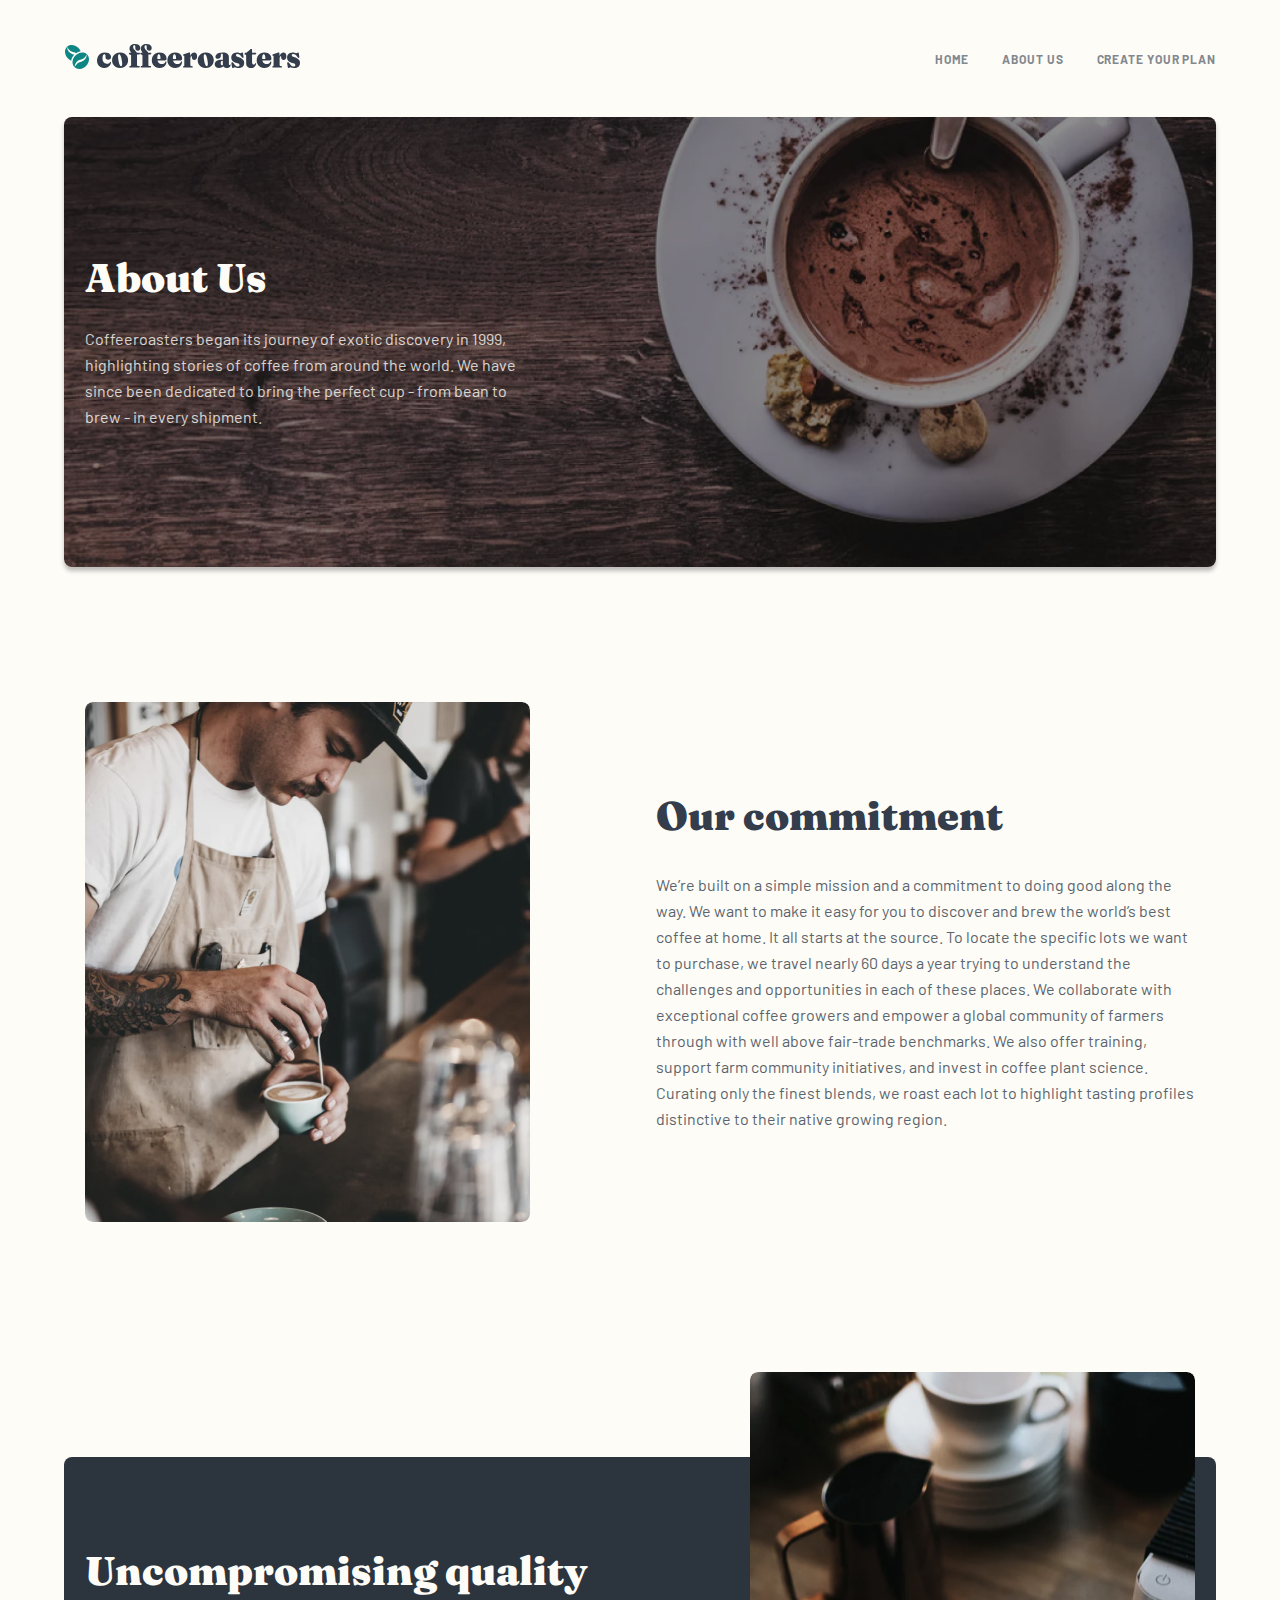
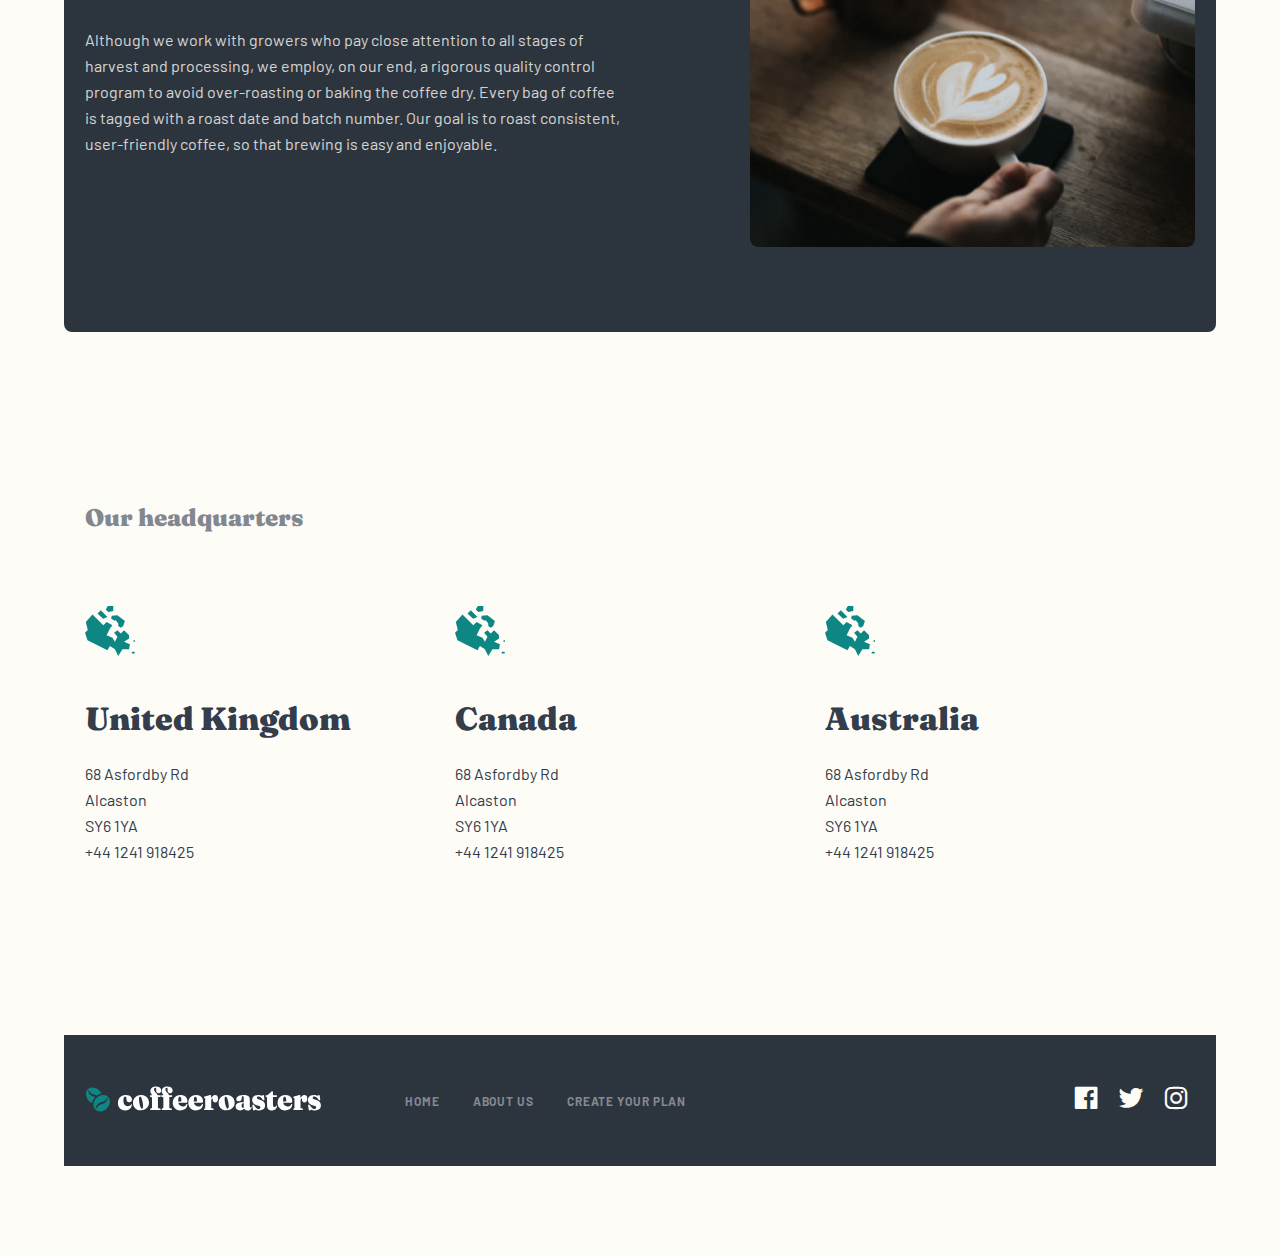
==== commit 6bc5710e: "adds" ====
--- a/about.html
+++ b/about.html
@@ -69,7 +69,117 @@
   <main class="main">
     <div class="main__inner">
 
-
+      <section class="commitment commit">
+        <div class="container">
+          <div class="commit__inner row middle-xs between-xs col-xs-12">
+            <div class="commit__img-box col-xs-5">
+              <img class="commit__img" src="images/commitment-img.png" alt="img">
+            </div>
+
+            <div class="commit__desc col-xs-7">
+              <h2 class="commit__title">Our commitment</h2>
+              <p class="commit__text">
+                We’re built on a simple mission and a commitment to doing good along the way. We want to make it easy
+                for you to discover and brew the world’s best coffee at home. It all starts at the source. To locate the
+                specific lots we want to purchase, we travel nearly 60 days a year trying to understand the challenges
+                and opportunities in each of these places. We collaborate with exceptional coffee growers and empower a
+                global community of farmers through with well above fair-trade benchmarks. We also offer training,
+                support farm community initiatives, and invest in coffee plant science. Curating only the finest blends,
+                we roast each lot to highlight tasting profiles distinctive to their native growing region.
+              </p>
+            </div>
+          </div>
+        </div>
+      </section>
+
+
+      <section class="uncom">
+        <div class="uncom__box">
+          <div class="container">
+            <div class="uncom__inner row middle-xs between-xs col-xs-12">
+              <div class="uncom__desc col-xs-12 col-sm-7">
+                <h2 class="uncom__title">Uncompromising quality</h2>
+                <p class="uncom__text">
+                  Although we work with growers who pay close attention to all stages of harvest and processing, we
+                  employ, on our end, a rigorous quality control program to avoid over-roasting or baking the coffee
+                  dry.
+                  Every bag of coffee is tagged with a roast date and batch number. Our goal is to roast consistent,
+                  user-friendly coffee, so that brewing is easy and enjoyable.
+                </p>
+              </div>
+
+              <div class="uncom__img-box col-xs-12 col-sm-5">
+                <img class="uncom__img" src="images/uncom-img.png" alt="img">
+              </div>
+            </div>
+          </div>
+        </div>
+      </section>
+
+
+      <section class="head">
+        <div class="container">
+          <div class="head__inner">
+            <h2 class="head__title">Our headquarters</h2>
+
+            <div class="head__menus-box">
+              <ul class="head__list row middle-xs between-xs col-xs-12">
+                <li class="head__item he-item col-xs-4">
+                  <h3 class="he-item__title">United Kingdom</h3>
+                  <ul class="he-item__list">
+                    <li class="he-item__item">
+                      <a class="he-item__link" href="#">68 Asfordby Rd</a>
+                    </li>
+                    <li class="he-item__item">
+                      <a class="he-item__link" href="#">Alcaston</a>
+                    </li>
+                    <li class="he-item__item">
+                      <a class="he-item__link" href="#">SY6 1YA</a>
+                    </li>
+                    <li class="he-item__item">
+                      <a class="he-item__link" href="tel:+441241918425">+44 1241 918425</a>
+                    </li>
+                  </ul>
+                </li>
+                <li class="head__item he-item col-xs-4">
+                  <h3 class="he-item__title">Canada</h3>
+                  <ul class="he-item__list">
+                    <li class="he-item__item">
+                      <a class="he-item__link" href="#">68 Asfordby Rd</a>
+                    </li>
+                    <li class="he-item__item">
+                      <a class="he-item__link" href="#">Alcaston</a>
+                    </li>
+                    <li class="he-item__item">
+                      <a class="he-item__link" href="#">SY6 1YA</a>
+                    </li>
+                    <li class="he-item__item">
+                      <a class="he-item__link" href="tel:+441241918425">+44 1241 918425</a>
+                    </li>
+                  </ul>
+                </li>
+                <li class="head__item he-item col-xs-4">
+                  <h3 class="he-item__title">Australia</h3>
+                  <ul class="he-item__list">
+                    <li class="he-item__item">
+                      <a class="he-item__link" href="#">68 Asfordby Rd</a>
+                    </li>
+                    <li class="he-item__item">
+                      <a class="he-item__link" href="#">Alcaston</a>
+                    </li>
+                    <li class="he-item__item">
+                      <a class="he-item__link" href="#">SY6 1YA</a>
+                    </li>
+                    <li class="he-item__item">
+                      <a class="he-item__link" href="tel:+441241918425">+44 1241 918425</a>
+                    </li>
+                  </ul>
+                </li>
+              </ul>
+            </div>
+          </div>
+        </div>
+      </section>
 
     </div>
   </main>
@@ -123,10 +233,9 @@
         </div>
       </div>
     </section>
-  </footer>
-
-
-  <script src="js/main.js"></script>
+
+
+    <script src="js/main.js"></script>
 </body>
 
 </html>--- a/css/about.css
+++ b/css/about.css
@@ -273,6 +273,7 @@
   box-shadow: 0px 4px 4px rgba(0, 0, 0, 0.25);
 
   margin-bottom: 135px;
+  overflow: hidden;
 }
 
 .hero__inner {
@@ -320,11 +321,12 @@
   }
 
   .hero__title {
-    font-size: 46px;
+    font-size: 32px;
     text-align: center;
   }
 
   .hero__text {
+    font-size: 15px;
     text-align: center;
     margin: 0 auto;
   }
@@ -340,6 +342,416 @@
     font-size: 40px;
   }
 }
+
+
+
+/* COMMITMENT PART  */
+
+.commitment {
+  margin-bottom: 150px;
+}
+
+.commit__inner {
+  margin: 0 auto;
+  padding: 0;
+}
+
+.commit__img-box {
+  max-width: 445px;
+  height: 520px;
+  overflow: hidden;
+
+  padding: 0;
+  border-radius: var(--bd-radius-2);
+}
+
+.commit__img {
+  width: 100%;
+  height: 100%;
+  object-fit: cover;
+  border-radius: var(--bd-radius-2);
+}
+
+.commit__desc {
+  max-width: 540px;
+  padding: 1px;
+}
+
+.commit__title {
+  font-family: var(--font-2);
+  font-weight: 900;
+  font-size: 40px;
+  line-height: 48px;
+
+  color: var(--color-2);
+  margin-bottom: 32px;
+}
+
+.commit__text {
+  font-family: var(--font-1);
+  font-size: 16px;
+  line-height: 26px;
+
+  color: var(--color-2);
+  opacity: 0.8;
+}
+
+
+@media screen and (max-width: 1200px) {
+
+  .commit__desc {
+    padding-left: 70px;
+  }
+}
+
+@media screen and (max-width: 900px) {
+
+  .commit__title {
+    font-size: 32px;
+  }
+
+  .commit__text {
+    font-size: 15px;
+  }
+}
+
+@media screen and (max-width: 720px) {
+
+  .commit__title {
+    font-size: 30px;
+  }
+
+  .commit__text {
+    font-size: 14px;
+  }
+}
+
+
+@media screen and (max-width: 710px) {
+
+  .commit__inner {
+    flex-direction: column;
+    text-align: center;
+  }
+
+  .commit__img-box {
+    margin: 0 auto;
+    margin-bottom: 50px;
+  }
+
+  .commit__desc {
+    padding-left: 0;
+  }
+
+  .commit__title {
+    font-size: 40px;
+  }
+
+  .commit__text {
+    font-size: 16px;
+  }
+}
+
+@media screen and (max-width: 400px) {
+  .commit__desc {
+    padding: 0 10px;
+  }
+
+  .commit__title {
+    font-size: 32px;
+  }
+
+  .commit__text {
+    font-size: 15px;
+  }
+}
+
+
+
+/* UNCOM PART  */
+
+
+.uncom {
+  position: relative;
+  border-radius: var(--bd-radius-2);
+
+  margin-bottom: 170px;
+  padding-top: 85px;
+}
+
+.uncom__box {
+  position: relative;
+  width: 100%;
+  height: 475px;
+  background: #2c343e;
+  background-position: bottom bottom;
+  border-radius: var(--bd-radius-2);
+}
+
+.uncom__inner {
+  padding: 0;
+  margin: 0 auto;
+}
+
+.uncom__desc {
+  padding-right: 110px;
+  padding-left: 0;
+}
+
+.uncom__title {
+  font-family: var(--font-2);
+  font-weight: 900;
+  font-size: 40px;
+  line-height: 48px;
+
+  color: var(--color-4);
+  margin-bottom: 32px;
+}
+
+.uncom__text {
+  font-family: var(--font-1);
+  font-size: 16px;
+  line-height: 26px;
+
+  color: var(--color-4);
+  opacity: 0.8;
+}
+
+.uncom__img-box {
+  max-width: 445px;
+  height: 475px;
+
+  padding: 0;
+  margin-top: -85px;
+  border-radius: var(--bd-radius-2);
+  overflow: hidden;
+}
+
+.uncom__img {
+  width: 100%;
+  height: 100%;
+  object-fit: cover;
+  border-radius: var(--bd-radius-2);
+}
+
+
+@media screen and (max-width: 990px) {
+
+  .uncom {
+    height: 648px;
+  }
+
+  .uncom__box {
+    position: absolute;
+    bottom: 0;
+  }
+
+  .uncom__inner {
+    flex-direction: column-reverse;
+  }
+
+  .uncom__box {
+    height: 485px;
+  }
+
+  .uncom__img-box {
+    margin-top: -160px;
+    margin-bottom: 64px;
+
+    max-width: 570px;
+    max-height: 320px;
+  }
+
+  .uncom__desc {
+    max-width: 540px;
+    text-align: center;
+    padding: 0;
+  }
+
+  .uncom__title {
+    font-size: 32px;
+    margin-bottom: 24px;
+  }
+
+  .uncom__text {
+    font-size: 15px;
+  }
+}
+
+@media screen and (max-width: 650px) {
+
+  .uncom__img-box {
+    max-height: 250px;
+
+    margin-top: -120px;
+  }
+
+  .uncom__desc {
+    padding: 0 20px;
+  }
+}
+
+@media screen and (max-width: 568px) {
+
+  .uncom__box {
+    height: 510px;
+  }
+
+  .uncom__img-box {
+    height: 200px;
+    margin-top: -100px;
+
+    padding: 0 20px;
+  }
+
+  .uncom__title {
+    font-size: 28px;
+    line-height: 28px;
+  }
+
+  .uncom__text {
+    font-size: 15px;
+    line-height: 25px;
+    padding: 0 10px;
+  }
+}
+
+@media screen and (max-width: 450px) {
+  .uncom__img-box {
+    max-height: 150px;
+    margin-top: -80px;
+
+    padding: 0 20px;
+  }
+}
+
+
+
+/* HEAD PART  */
+
+
+.head {
+  margin-bottom: 170px;
+}
+
+.head__inner {
+  margin: 0 auto;
+  padding: 0;
+}
+
+.head__title {
+  font-family: var(--font-2);
+  font-weight: 900;
+  font-size: 24px;
+  line-height: 32px;
+
+  color: var(--color-5);
+  margin-bottom: 72px;
+}
+
+.head__list {
+  list-style-type: none;
+  padding: 0;
+  margin: 0 auto;
+}
+
+.head__item {
+  padding: 0;
+}
+
+.he-item__title {
+  font-family: var(--font-2);
+  font-weight: 900;
+  font-size: 32px;
+  line-height: 36px;
+
+  color: var(--color-2);
+  margin-bottom: 24px;
+}
+
+.he-item__title::before {
+  content: '';
+  display: block;
+
+  width: 50px;
+  height: 50px;
+
+  background-image: url('../images/head-icon.svg');
+  background-repeat: no-repeat;
+  background-size: cover;
+
+  margin-bottom: 45px;
+}
+
+.he-item__list {
+  list-style-type: none;
+  padding: 0;
+  margin: 0 auto;
+}
+
+.he-item__link {
+  font-family: var(--font-1);
+  font-size: 16px;
+  line-height: 26px;
+  text-decoration: none;
+
+  color: var(--color-2);
+}
+
+@media screen and (max-width: 1080px) {
+
+  .he-item__title {
+    font-size: 24px;
+    line-height: 36px;
+  }
+
+
+}
+
+@media screen and (max-width: 768px) {
+
+  .head {
+    margin-bottom: 120px;
+  }
+
+  .head__title {
+    text-align: center;
+  }
+
+  .head__list {
+    justify-content: space-around;
+  }
+
+  .head__item {
+    max-width: 50%;
+    flex-basis: 50%;
+    margin-bottom: 50px;
+    text-align: center;
+  }
+
+  .he-item__title::before {
+    margin: 0 auto;
+    margin-bottom: 45px;
+  }
+}
+
+@media screen and (max-width: 450px) {
+
+  .head__list {
+    justify-content: space-around;
+  }
+
+  .head__item {
+    max-width: 80%;
+    flex-basis: 80%;
+    margin-bottom: 50px;
+    text-align: center;
+  }
+
+}
+
+
+
 
 
 
